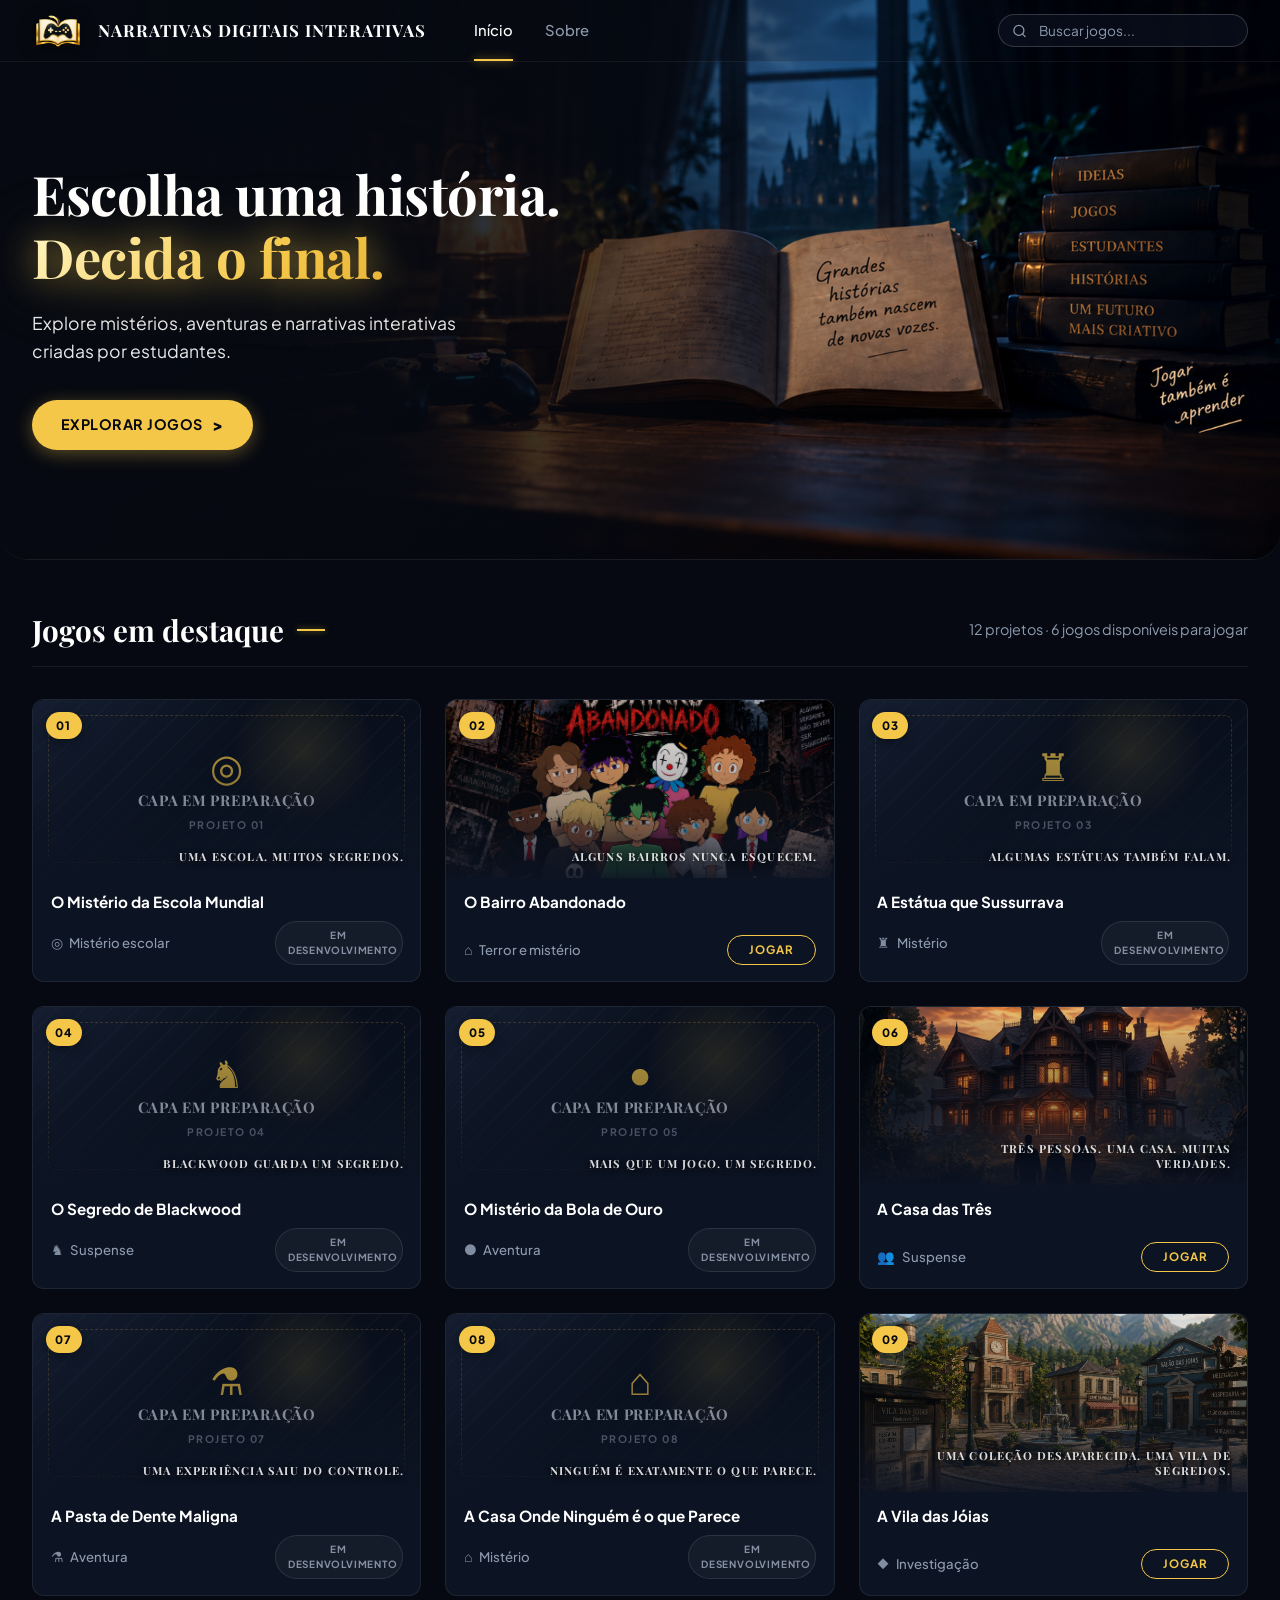
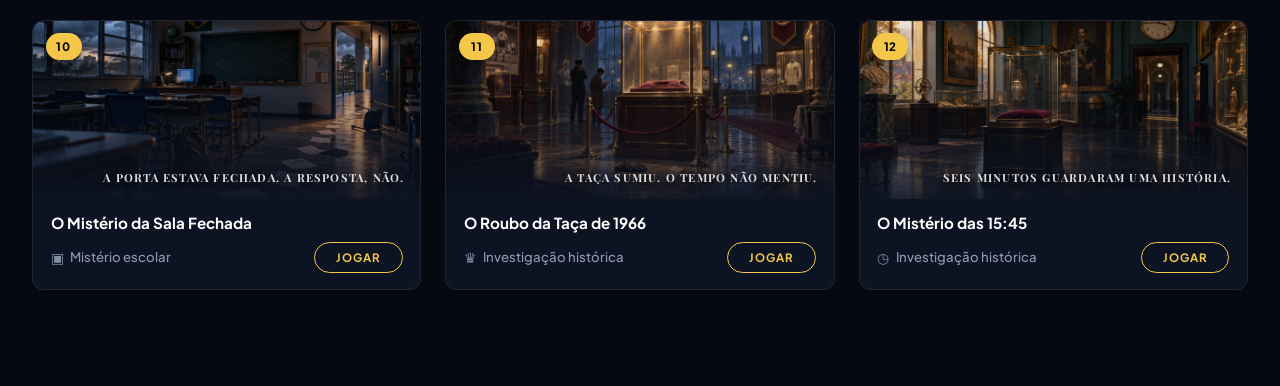
==== index.html @ f61b3f07 "Primeiro commit: Exposição de Jogos Narrativos" ====
<!DOCTYPE html>
<html lang="pt-BR">
<head>
  <meta charset="UTF-8">
  <meta name="viewport" content="width=device-width, initial-scale=1.0">
  <meta name="description" content="Narrativas Digitais Interativas - Exposição de jogos narrativos interativos criados por estudantes.">
  <title>NARRATIVAS DIGITAIS INTERATIVAS</title>
  <link rel="icon" type="image/png" href="assets/icon.png">
  <link rel="stylesheet" href="style.css">
</head>
<body>

  <!-- 1. HEADER / NAVBAR (Transparente à direita, ícone maior, menor altura) -->
  <header class="header">
    <div class="header-container">
      <div class="header-left">
        <a href="#" class="logo">
          <img src="assets/icon.png" alt="Logo Narrativas Digitais Interativas" class="logo-icon">
          <span class="logo-text">NARRATIVAS DIGITAIS INTERATIVAS</span>
        </a>

        <nav class="nav">
          <a href="#" class="nav-item active">Início</a>
          <a href="javascript:void(0)" onclick="openAboutModal()" class="nav-item">Sobre</a>
        </nav>
      </div>

      <div class="header-right">
        <div class="search-box">
          <svg class="search-icon" viewBox="0 0 24 24" fill="none" stroke="currentColor" stroke-width="2" stroke-linecap="round" stroke-linejoin="round">
            <circle cx="11" cy="11" r="8"></circle>
            <line x1="21" y1="21" x2="16.65" y2="16.65"></line>
          </svg>
          <input type="text" id="searchInput" placeholder="Buscar jogos..." aria-label="Buscar jogos">
        </div>
      </div>
    </div>
  </header>

  <!-- 2. HERO SECTION (Capa Nítida & Efeito Glow) -->
  <section class="hero-section">
    <div class="hero-bg-wrapper">
      <img src="assets/capa.png" alt="Capa Narrativas Digitais Interativas" class="hero-bg-img">
      <div class="hero-gradient-overlay"></div>
    </div>
    
    <div class="hero-content-container">
      <div class="hero-text-block">
        <h1 class="hero-title">
          Escolha uma história.
          <span class="hero-highlight">Decida o final.</span>
        </h1>
        <p class="hero-subtitle">
          Explore mistérios, aventuras e narrativas interativas criadas por estudantes.
        </p>
        <a href="#jogos" class="btn-explorar">
          EXPLORAR JOGOS <span class="arrow">&gt;</span>
        </a>
      </div>
    </div>
  </section>

  <!-- 3. FEATURED GAMES SECTION -->
  <main class="section-games" id="jogos">
    <div class="main-container">
      <div class="section-top-bar">
        <div class="section-heading-wrap">
          <h2 class="section-title">Jogos em destaque</h2>
          <span class="section-dash"></span>
        </div>
        <span class="section-caption">12 projetos · 6 jogos disponíveis para jogar</span>
      </div>

      <!-- Games Grid -->
      <div class="games-grid" id="gamesGrid">
        <!-- Rendered by script.js -->
      </div>
    </div>
  </main>

  <!-- MODAL: SOBRE -->
  <div class="modal-backdrop" id="aboutModal">
    <div class="modal-card">
      <div class="modal-header">
        <h3 class="modal-title">
          <img src="assets/icon.png" alt="Icon" style="width: 32px; height: 32px;">
          Sobre a Oficina de Jogos Narrativos
        </h3>
        <button class="modal-close" onclick="closeAllModals()">&times;</button>
      </div>
      <div class="modal-body">
        <p>
          Bem-vindo à plataforma oficial da nossa <strong>Oficina de Jogos Narrativos</strong>! 
          Aqui você encontrará histórias interativas e aventuras concebidas por estudantes da nossa escola.
        </p>

        <div class="modal-highlight">
          <strong style="color: var(--gold-primary);">🧠 Criação Coletiva & Apoio de IA</strong>
          <p style="margin-top: 0.4rem; margin-bottom: 0;">
            Os alunos formaram grupos e, sob a orientação do professor e apoio da Inteligência Artificial, desenvolveram roteiros recursivos com múltiplos caminhos e finais alternativos.
          </p>
        </div>

        <p>
          📅 Não perca a nossa grande exposição presencial no <strong>Dia 09 de Setembro</strong>!
        </p>
      </div>
    </div>
  </div>

  <script src="script.js"></script>
</body>
</html>
---- style.css ----
/* ==========================================================================
   NARRATIVAS DIGITAIS INTERATIVAS
   Design System & Layout - Réplica Exata (Capa Nítida, Glow Dourado, Header Menor & Lupa)
   ========================================================================== */

@import url('https://fonts.googleapis.com/css2?family=Playfair+Display:wght@600;700&family=Plus+Jakarta+Sans:wght@400;500;600;700&display=swap');

:root {
  /* Colors */
  --bg-dark: #060911;
  --bg-card: #0C1322;
  --bg-card-hover: #111A2E;
  
  --gold-primary: #F5C748;
  --gold-button: #F5C748;
  --gold-button-hover: #FFD45E;
  
  --text-main: #FFFFFF;
  --text-muted: #8E9BAE;
  --text-gold: #F5C748;
  
  --border-card: rgba(255, 255, 255, 0.08);
  --border-card-hover: rgba(245, 199, 72, 0.4);
  
  /* Fonts */
  --font-serif: 'Playfair Display', Georgia, serif;
  --font-sans: 'Plus Jakarta Sans', -apple-system, BlinkMacSystemFont, sans-serif;
  
  --transition: all 0.25s ease-in-out;
}

/* Reset */
* {
  margin: 0;
  padding: 0;
  box-sizing: border-box;
}

html {
  scroll-behavior: smooth;
  color-scheme: dark;
}

body {
  background-color: var(--bg-dark);
  color: var(--text-main);
  font-family: var(--font-sans);
  line-height: 1.5;
  min-height: 100vh;
  overflow-x: hidden;
}

/* Layout Containers */
.main-container {
  max-width: 1320px;
  margin: 0 auto;
  padding: 0 2rem;
  width: 100%;
}

/* ==========================================================================
   1. HEADER / NAVBAR (Menor altura, ícone maior, transparência total à direita)
   ========================================================================== */
.header {
  position: absolute;
  top: 0;
  left: 0;
  width: 100%;
  z-index: 1000;
  height: 62px; /* Cabeçalho mais fino */
  display: flex;
  align-items: center;
  background: linear-gradient(
    90deg, 
    #060911 0%, 
    rgba(6, 9, 17, 0.85) 30%, 
    rgba(6, 9, 17, 0.3) 55%, 
    transparent 80%
  );
  border-bottom: 1px solid rgba(255, 255, 255, 0.06);
}

.header-container {
  max-width: 1320px;
  margin: 0 auto;
  padding: 0 2rem;
  width: 100%;
  display: flex;
  align-items: center;
  justify-content: space-between;
}

.header-left {
  display: flex;
  align-items: center;
  gap: 3rem;
}

/* Logo */
.logo {
  display: flex;
  align-items: center;
  gap: 0.85rem;
  text-decoration: none;
}

.logo-icon {
  width: 52px; /* Ícone maior (livro com controle) */
  height: 52px;
  object-fit: contain;
  filter: drop-shadow(0 2px 8px rgba(0, 0, 0, 0.6));
}

.logo-text {
  font-family: var(--font-serif);
  font-size: 1.05rem;
  font-weight: 700;
  color: var(--text-main);
  letter-spacing: 1px;
  text-transform: uppercase;
}

/* Nav links */
.nav {
  display: flex;
  align-items: center;
  gap: 2rem;
}

.nav-item {
  color: var(--text-muted);
  text-decoration: none;
  font-size: 0.925rem;
  font-weight: 500;
  padding: 0.3rem 0;
  position: relative;
  transition: var(--transition);
  cursor: pointer;
}

.nav-item:hover,
.nav-item.active {
  color: var(--text-main);
}

.nav-item.active::after {
  content: '';
  position: absolute;
  bottom: -15px;
  left: 0;
  width: 100%;
  height: 2px;
  background: var(--gold-primary);
  box-shadow: 0 0 8px rgba(245, 199, 72, 0.6);
}

/* Search Box com Lupa */
.search-box {
  position: relative;
  width: 250px;
}

.search-box input {
  width: 100%;
  background: rgba(12, 19, 34, 0.6);
  backdrop-filter: blur(8px);
  -webkit-backdrop-filter: blur(8px);
  border: 1px solid rgba(255, 255, 255, 0.18);
  border-radius: 999px;
  padding: 0.45rem 1rem 0.45rem 2.5rem; /* Espaço para o ícone de lupa */
  color: var(--text-main);
  font-size: 0.85rem;
  font-family: var(--font-sans);
  outline: none;
  transition: var(--transition);
}

.search-box input:focus {
  border-color: rgba(245, 199, 72, 0.8);
  background: rgba(12, 19, 34, 0.85);
  box-shadow: 0 0 10px rgba(245, 199, 72, 0.2);
}

.search-box input::placeholder {
  color: #8E9BAE;
}

.search-icon {
  position: absolute;
  left: 0.9rem;
  top: 50%;
  transform: translateY(-50%);
  width: 15px;
  height: 15px;
  stroke: #8E9BAE;
  pointer-events: none;
  z-index: 2;
}

/* ==========================================================================
   2. HERO SECTION (Capa Nítida, Cores Vivas e Efeito de Brilho Dourado)
   ========================================================================== */
.hero-section {
  position: relative;
  width: 100%;
  min-height: 560px;
  padding-top: 62px; /* espaço para o header fino */
  display: flex;
  align-items: center;
  overflow: hidden;
  border-radius: 0 0 28px 28px; /* Corte na base */
  border-bottom: 1px solid rgba(255, 255, 255, 0.08);
}

.hero-bg-wrapper {
  position: absolute;
  inset: 0;
  width: 100%;
  height: 100%;
}

/* Imagem da capa 100% NÍTIDA e com CORES VIVAS no lado direito */
.hero-bg-img {
  width: 100%;
  height: 100%;
  object-fit: cover;
  object-position: center right;
  display: block;
  filter: none !important; /* Sem escurecimento ou perda de cores */
}

/* Overlay APENAS no lado esquerdo sob os textos */
.hero-gradient-overlay {
  position: absolute;
  inset: 0;
  background: linear-gradient(
    90deg, 
    #060911 0%, 
    rgba(6, 9, 17, 0.95) 30%, 
    rgba(6, 9, 17, 0.75) 45%, 
    rgba(6, 9, 17, 0.2) 65%, 
    transparent 80%
  );
  pointer-events: none;
}

.hero-content-container {
  position: relative;
  z-index: 10;
  max-width: 1320px;
  margin: 0 auto;
  padding: 3.5rem 2rem 4rem;
  width: 100%;
}

.hero-text-block {
  max-width: 560px;
}

.hero-title {
  font-family: var(--font-serif);
  font-size: 3.4rem;
  font-weight: 700;
  line-height: 1.15;
  color: var(--text-main);
  margin-bottom: 1.25rem;
  letter-spacing: -0.5px;
}

/* Efeito de Brilho Dourado Luminoso para "Decida o final." */
.hero-highlight {
  background: linear-gradient(135deg, #FFF5C2 0%, #F5C748 45%, #D4981F 100%);
  -webkit-background-clip: text;
  -webkit-text-fill-color: transparent;
  display: block;
  filter: drop-shadow(0 0 16px rgba(245, 199, 72, 0.55)) drop-shadow(0 0 32px rgba(245, 199, 72, 0.3));
}

.hero-subtitle {
  font-size: 1.1rem;
  color: rgba(255, 255, 255, 0.9);
  font-weight: 400;
  margin-bottom: 2.2rem;
  line-height: 1.6;
  max-width: 480px;
}

.btn-explorar {
  display: inline-flex;
  align-items: center;
  gap: 0.6rem;
  background: var(--gold-button);
  color: #060911;
  font-family: var(--font-sans);
  font-weight: 700;
  font-size: 0.9rem;
  padding: 0.8rem 1.8rem;
  border-radius: 999px;
  text-decoration: none;
  letter-spacing: 0.5px;
  transition: var(--transition);
  box-shadow: 0 4px 18px rgba(245, 199, 72, 0.35);
  border: none;
  cursor: pointer;
}

.btn-explorar:hover {
  background: var(--gold-button-hover);
  transform: translateY(-2px);
  box-shadow: 0 8px 28px rgba(245, 199, 72, 0.5);
}

.btn-explorar .arrow {
  font-size: 1rem;
  font-weight: 800;
}

/* ==========================================================================
   3. GAMES SECTION (Cards Retangulares)
   ========================================================================== */
.section-games {
  padding: 3rem 0 6rem;
}

.section-top-bar {
  display: flex;
  align-items: center;
  justify-content: space-between;
  margin-bottom: 2rem;
  border-bottom: 1px solid rgba(255, 255, 255, 0.08);
  padding-bottom: 0.85rem;
}

.section-heading-wrap {
  display: flex;
  align-items: center;
  gap: 0.8rem;
}

.section-title {
  font-family: var(--font-serif);
  font-size: 1.85rem;
  font-weight: 700;
  color: var(--text-main);
}

.section-dash {
  width: 28px;
  height: 2px;
  background: var(--gold-primary);
  display: inline-block;
  box-shadow: 0 0 6px rgba(245, 199, 72, 0.5);
}

.section-caption {
  color: var(--text-muted);
  font-size: 0.9rem;
  font-weight: 400;
}

/* Games Grid */
.games-grid {
  display: grid;
  grid-template-columns: repeat(3, 1fr);
  gap: 1.5rem;
}

/* Game Card */
.game-card {
  background: var(--bg-card);
  border: 1px solid var(--border-card);
  border-radius: 12px;
  overflow: hidden;
  display: flex;
  flex-direction: column;
  color: inherit;
  text-decoration: none;
  cursor: pointer;
  transition: var(--transition);
}

.game-card:hover,
.game-card:focus-visible {
  border-color: var(--border-card-hover);
  transform: translateY(-4px);
  box-shadow: 0 12px 30px rgba(0, 0, 0, 0.6);
  background: var(--bg-card-hover);
  outline: none;
}

.game-card.is-unavailable {
  cursor: default;
}

.game-card.is-unavailable:hover {
  border-color: var(--border-card);
  background: var(--bg-card);
  box-shadow: none;
  transform: none;
}

.card-media {
  position: relative;
  width: 100%;
  padding-top: 46%; /* Wide Retangular Aspect Ratio */
  overflow: hidden;
  background: #04070F;
}

.card-code {
  position: absolute;
  top: 0.75rem;
  left: 0.8rem;
  z-index: 4;
  min-width: 36px;
  padding: 0.3rem 0.45rem;
  color: #060911;
  font-size: 0.72rem;
  font-weight: 800;
  letter-spacing: 0.08em;
  text-align: center;
  background: var(--gold-primary);
  border-radius: 999px;
  box-shadow: 0 3px 12px rgba(0, 0, 0, 0.38);
}

.card-placeholder {
  position: absolute;
  inset: 0;
  display: grid;
  place-content: center;
  justify-items: center;
  gap: 0.32rem;
  color: #c9d2df;
  background:
    radial-gradient(circle at 70% 30%, rgba(245, 199, 72, 0.14), transparent 24%),
    linear-gradient(135deg, rgba(63, 81, 120, 0.25), transparent 45%),
    repeating-linear-gradient(135deg, transparent 0 17px, rgba(255, 255, 255, 0.025) 18px 19px),
    #09101d;
}

.card-placeholder::before {
  position: absolute;
  inset: 15px;
  content: "";
  border: 1px dashed rgba(245, 199, 72, 0.2);
  border-radius: 7px;
}

.placeholder-symbol {
  color: var(--gold-primary);
  font-family: var(--font-serif);
  font-size: 2.4rem;
  line-height: 1;
  opacity: 0.86;
}

.card-placeholder strong {
  font-family: var(--font-serif);
  font-size: 0.92rem;
  letter-spacing: 0.05em;
  text-transform: uppercase;
}

.card-placeholder small {
  color: var(--text-muted);
  font-size: 0.65rem;
  font-weight: 700;
  letter-spacing: 0.14em;
  text-transform: uppercase;
}

.card-img {
  position: absolute;
  inset: 0;
  width: 100%;
  height: 100%;
  object-fit: cover;
  transition: transform 0.5s ease;
}

.game-card:hover .card-img {
  transform: scale(1.06);
}

.card-overlay {
  position: absolute;
  inset: 0;
  background: linear-gradient(
    180deg, 
    rgba(0, 0, 0, 0.05) 0%, 
    rgba(12, 19, 34, 0.4) 60%, 
    rgba(12, 19, 34, 0.92) 100%
  );
  display: flex;
  align-items: flex-end;
  justify-content: flex-end;
  padding: 0.85rem 1rem;
}

.card-overlay-quote {
  font-family: var(--font-serif);
  font-size: 0.7rem;
  font-weight: 700;
  color: rgba(255, 255, 255, 0.85);
  letter-spacing: 1.2px;
  text-transform: uppercase;
  text-align: right;
  max-width: 85%;
  text-shadow: 0 2px 6px rgba(0, 0, 0, 0.9);
  line-height: 1.3;
}

.card-body {
  padding: 0.85rem 1.1rem 1rem;
  display: flex;
  flex-direction: column;
  justify-content: space-between;
  flex-grow: 1;
}

.card-title {
  font-family: var(--font-sans);
  font-size: 0.95rem;
  font-weight: 700;
  color: var(--text-main);
  margin-bottom: 0.6rem;
  line-height: 1.3;
  white-space: nowrap;
  overflow: hidden;
  text-overflow: ellipsis;
}

.card-footer {
  display: flex;
  align-items: center;
  justify-content: space-between;
}

.card-genre {
  display: inline-flex;
  align-items: center;
  gap: 0.4rem;
  color: var(--text-muted);
  font-size: 0.825rem;
  font-weight: 500;
}

.genre-icon {
  font-size: 0.88rem;
  opacity: 0.9;
}

.btn-jogar {
  background: transparent;
  border: 1px solid var(--gold-primary);
  color: var(--gold-primary);
  font-family: var(--font-sans);
  font-weight: 700;
  font-size: 0.72rem;
  letter-spacing: 1px;
  padding: 0.35rem 1.3rem;
  border-radius: 999px;
  cursor: pointer;
  transition: var(--transition);
  text-transform: uppercase;
}

.btn-jogar:hover {
  background: var(--gold-primary);
  color: #060911;
  box-shadow: 0 0 12px rgba(245, 199, 72, 0.4);
}

.btn-pendente {
  max-width: 128px;
  padding: 0.38rem 0.75rem;
  color: #8591a3;
  font-size: 0.62rem;
  font-weight: 700;
  letter-spacing: 0.08em;
  text-align: center;
  text-transform: uppercase;
  background: rgba(255, 255, 255, 0.035);
  border: 1px solid rgba(255, 255, 255, 0.1);
  border-radius: 999px;
}

.game-card:hover .btn-jogar,
.game-card:focus-visible .btn-jogar {
  background: var(--gold-primary);
  color: #060911;
  box-shadow: 0 0 12px rgba(245, 199, 72, 0.4);
}

.games-empty {
  grid-column: 1 / -1;
  padding: 3rem;
  color: var(--text-muted);
  text-align: center;
}

/* ==========================================================================
   4. MODALS (SOBRE & GAME PLAYER)
   ========================================================================== */
.modal-backdrop {
  position: fixed;
  inset: 0;
  background: rgba(4, 7, 15, 0.88);
  backdrop-filter: blur(8px);
  -webkit-backdrop-filter: blur(8px);
  z-index: 2000;
  display: flex;
  align-items: center;
  justify-content: center;
  padding: 1.5rem;
  opacity: 0;
  pointer-events: none;
  transition: var(--transition);
}

.modal-backdrop.active {
  opacity: 1;
  pointer-events: auto;
}

.modal-card {
  background: var(--bg-card);
  border: 1px solid var(--border-card-hover);
  border-radius: 16px;
  max-width: 720px;
  width: 100%;
  max-height: 90vh;
  overflow-y: auto;
  box-shadow: 0 25px 60px rgba(0, 0, 0, 0.8);
  position: relative;
  transform: scale(0.95);
  transition: var(--transition);
}

.modal-backdrop.active .modal-card {
  transform: scale(1);
}

.modal-header {
  display: flex;
  align-items: center;
  justify-content: space-between;
  padding: 1.5rem 2rem;
  border-bottom: 1px solid rgba(255, 255, 255, 0.08);
}

.modal-title {
  font-family: var(--font-serif);
  font-size: 1.35rem;
  color: var(--gold-primary);
  display: flex;
  align-items: center;
  gap: 0.75rem;
}

.modal-close {
  background: transparent;
  border: none;
  color: var(--text-muted);
  font-size: 1.5rem;
  cursor: pointer;
  width: 36px;
  height: 36px;
  border-radius: 50%;
  display: flex;
  align-items: center;
  justify-content: center;
  transition: var(--transition);
}

.modal-close:hover {
  background: rgba(255, 255, 255, 0.1);
  color: var(--text-main);
}

.modal-body {
  padding: 2rem;
  color: rgba(255, 255, 255, 0.9);
  line-height: 1.7;
}

.modal-highlight {
  background: rgba(245, 199, 72, 0.08);
  border-left: 3px solid var(--gold-primary);
  padding: 1.2rem;
  border-radius: 0 8px 8px 0;
  margin: 1.5rem 0;
}

/* Responsive */
@media (max-width: 992px) {
  .games-grid {
    grid-template-columns: repeat(2, 1fr);
  }
  .hero-title {
    font-size: 2.6rem;
  }
}

@media (max-width: 768px) {
  .header-left {
    gap: 1.5rem;
  }
  .search-box {
    width: 160px;
  }
  .games-grid {
    grid-template-columns: 1fr;
  }
  .hero-title {
    font-size: 2.2rem;
  }
  .section-top-bar {
    flex-direction: column;
    align-items: flex-start;
    gap: 0.5rem;
  }
}
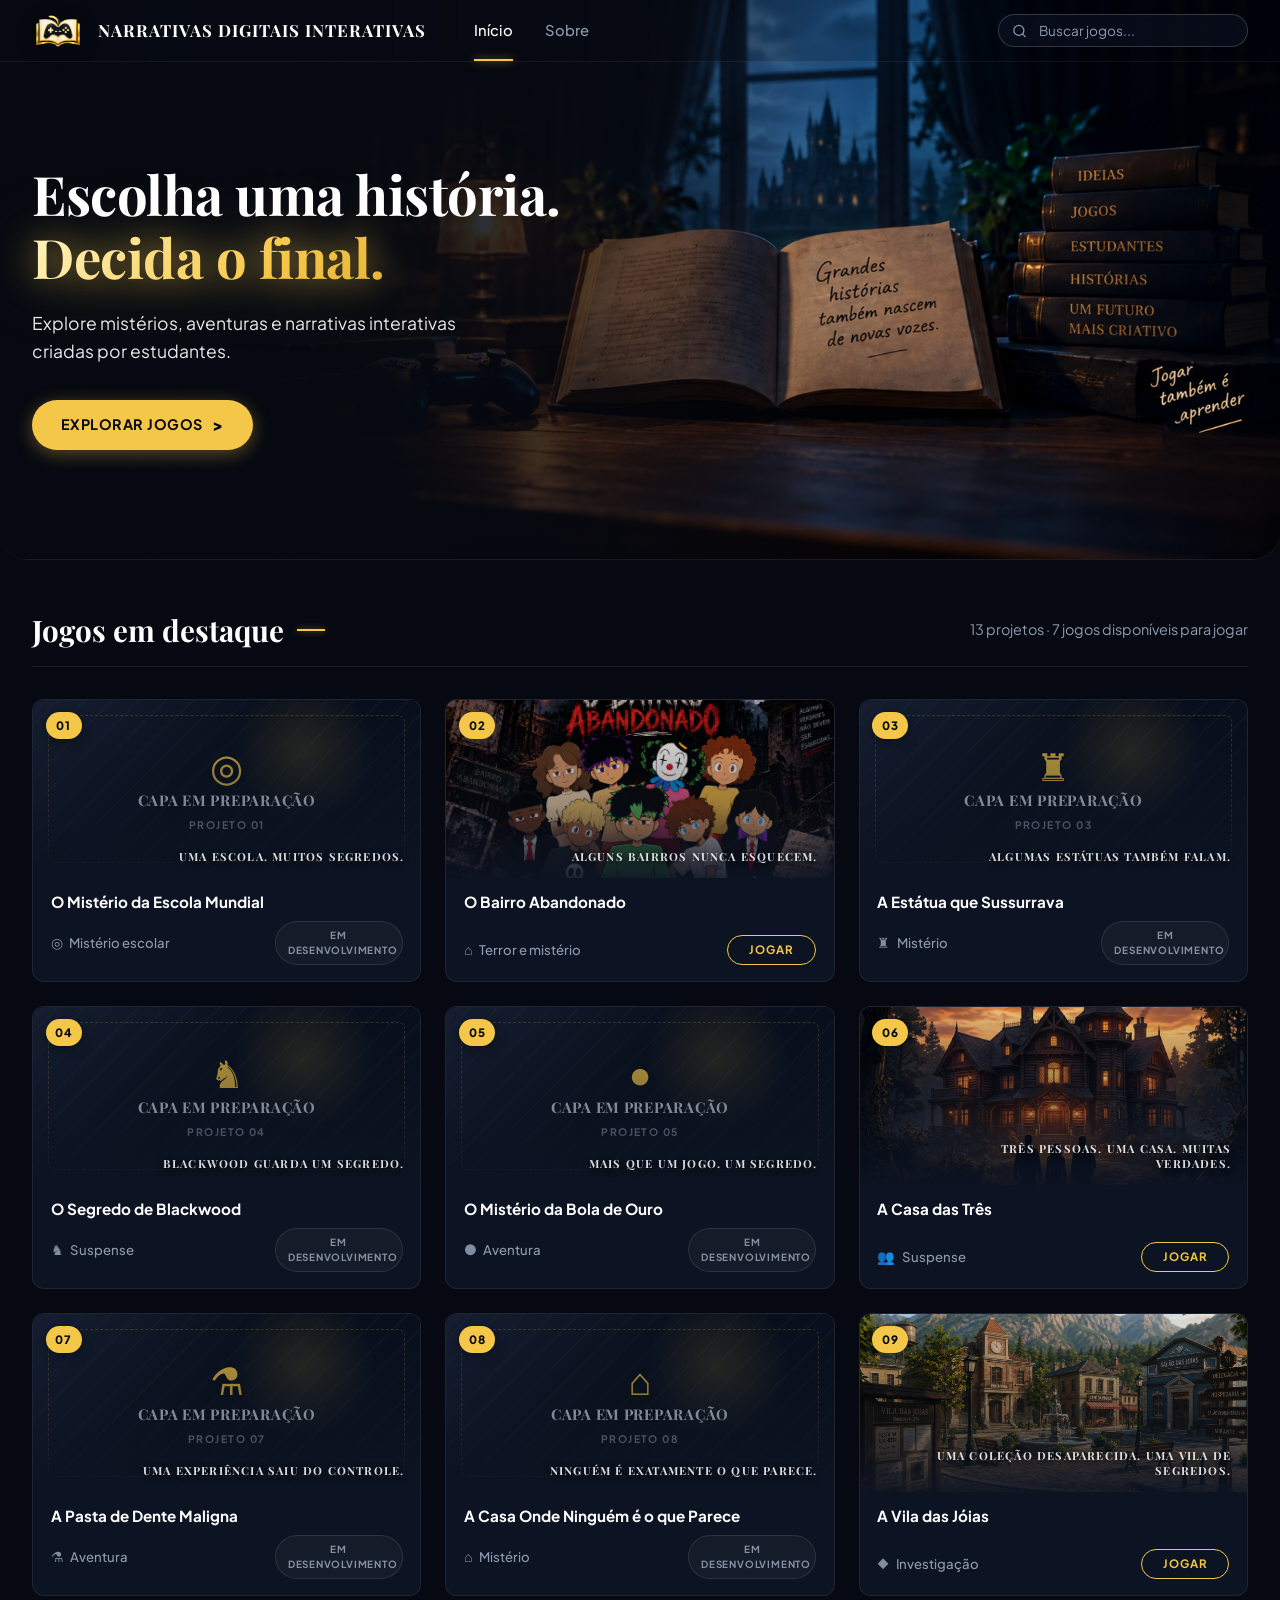
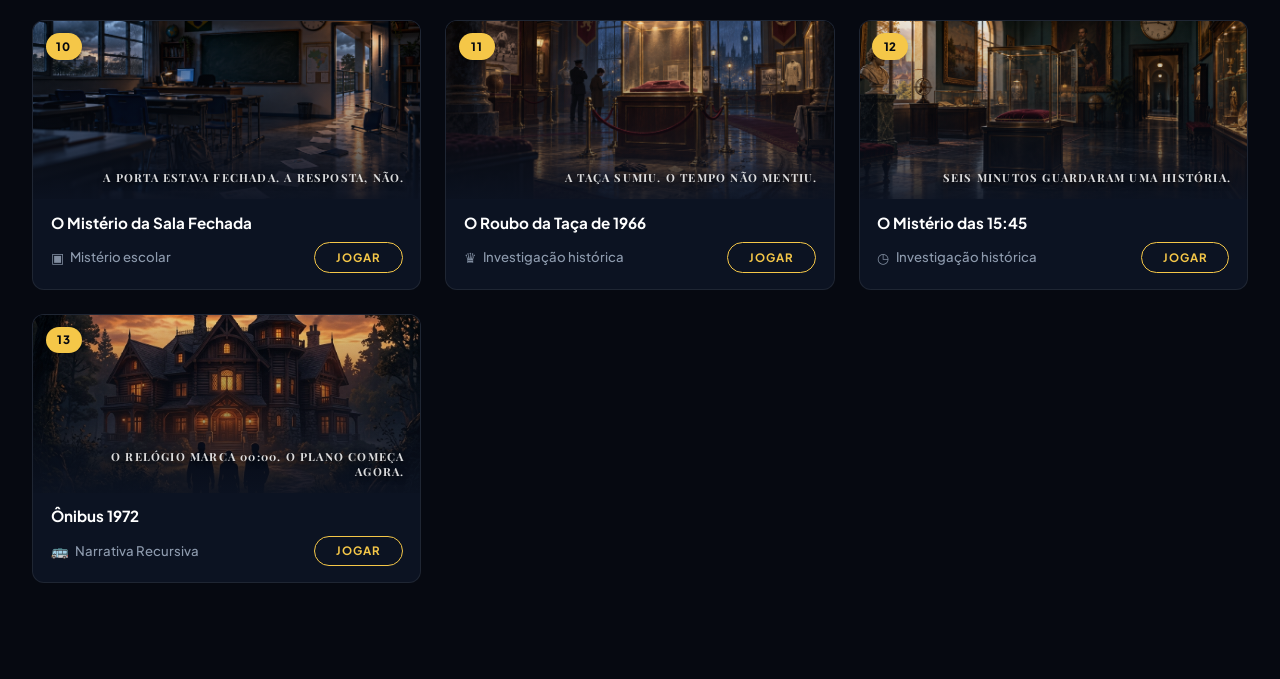
==== commit f899a0fe: "adiciona onibus 1972" ====
--- a/index.html
+++ b/index.html
@@ -68,7 +68,7 @@
           <h2 class="section-title">Jogos em destaque</h2>
           <span class="section-dash"></span>
         </div>
-        <span class="section-caption">12 projetos · 6 jogos disponíveis para jogar</span>
+        <span class="section-caption">13 projetos · 7 jogos disponíveis para jogar</span>
       </div>
 
       <!-- Games Grid -->
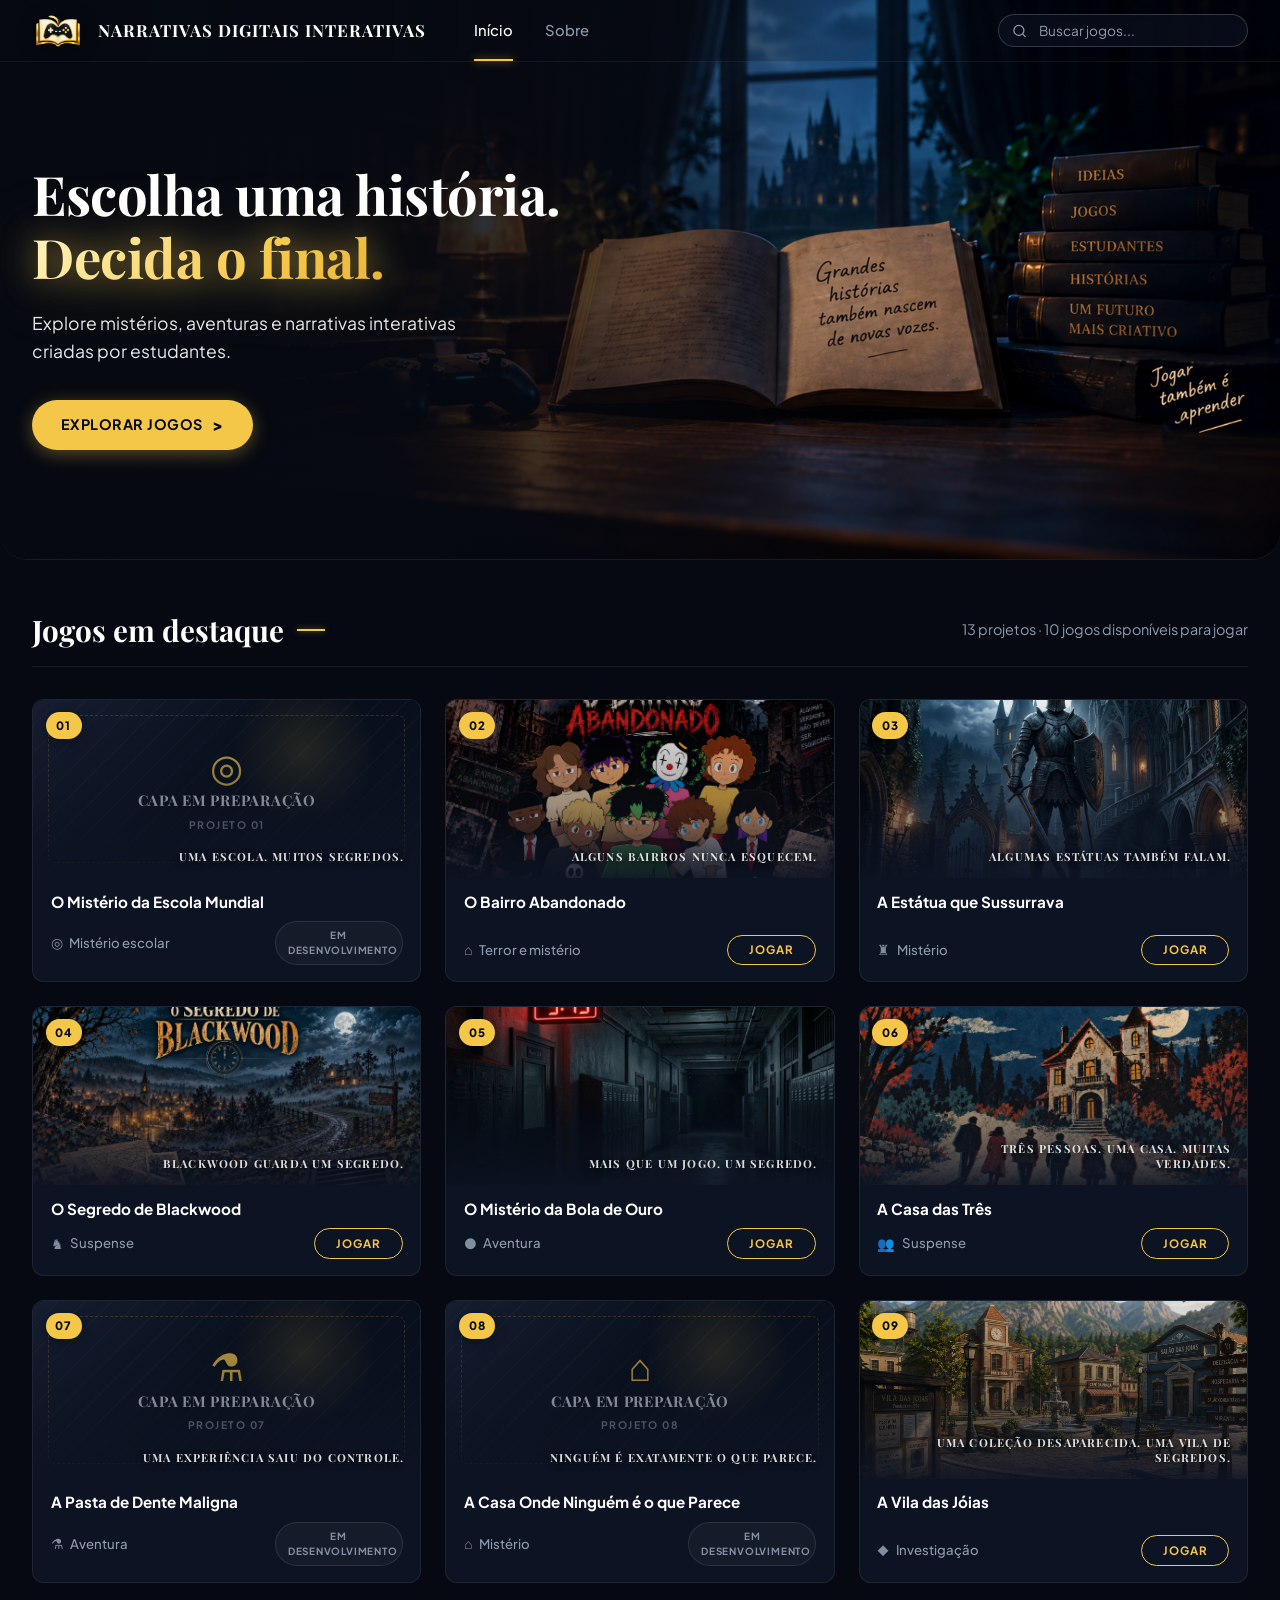
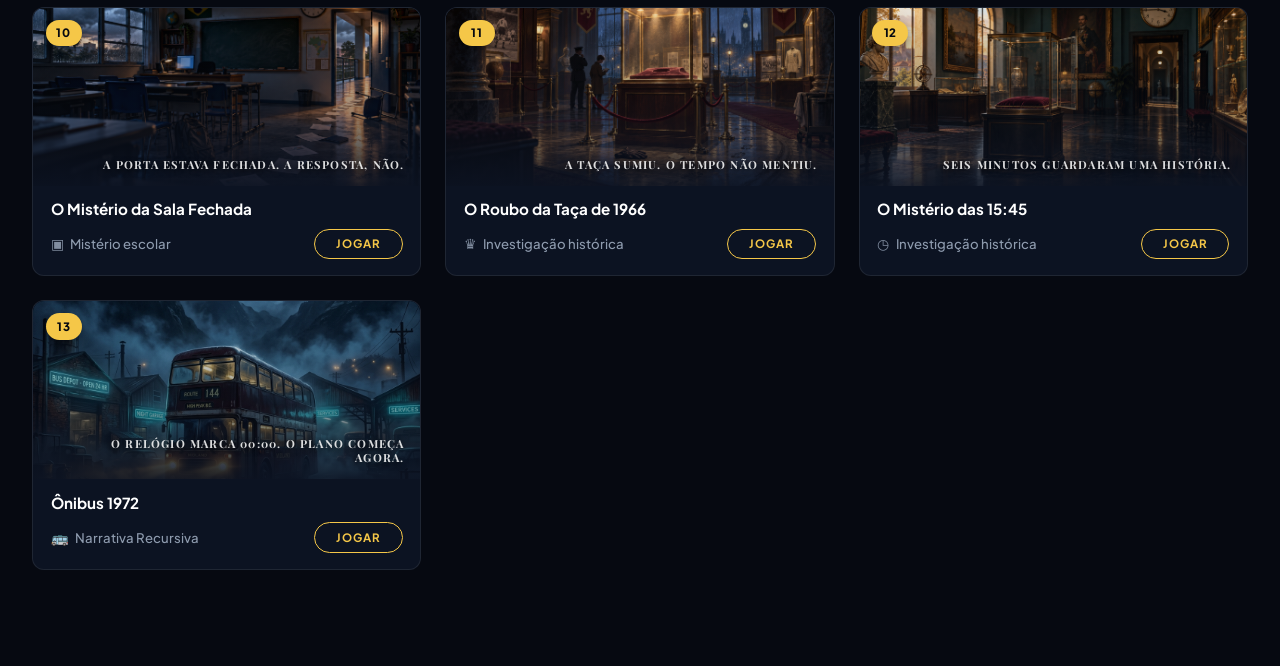
==== commit 04ad4226: "feat: adicionar novos jogos ao catalogo, criar pagina dedicada sobre o projeto e atualizar o catalog" ====
--- a/index.html
+++ b/index.html
@@ -21,7 +21,7 @@
 
         <nav class="nav">
           <a href="#" class="nav-item active">Início</a>
-          <a href="javascript:void(0)" onclick="openAboutModal()" class="nav-item">Sobre</a>
+          <a href="sobre.html" class="nav-item">Sobre</a>
         </nav>
       </div>
 
@@ -68,7 +68,7 @@
           <h2 class="section-title">Jogos em destaque</h2>
           <span class="section-dash"></span>
         </div>
-        <span class="section-caption">13 projetos · 7 jogos disponíveis para jogar</span>
+        <span class="section-caption">13 projetos · 10 jogos disponíveis para jogar</span>
       </div>
 
       <!-- Games Grid -->
@@ -78,35 +78,7 @@
     </div>
   </main>
 
-  <!-- MODAL: SOBRE -->
-  <div class="modal-backdrop" id="aboutModal">
-    <div class="modal-card">
-      <div class="modal-header">
-        <h3 class="modal-title">
-          <img src="assets/icon.png" alt="Icon" style="width: 32px; height: 32px;">
-          Sobre a Oficina de Jogos Narrativos
-        </h3>
-        <button class="modal-close" onclick="closeAllModals()">&times;</button>
-      </div>
-      <div class="modal-body">
-        <p>
-          Bem-vindo à plataforma oficial da nossa <strong>Oficina de Jogos Narrativos</strong>! 
-          Aqui você encontrará histórias interativas e aventuras concebidas por estudantes da nossa escola.
-        </p>
 
-        <div class="modal-highlight">
-          <strong style="color: var(--gold-primary);">🧠 Criação Coletiva & Apoio de IA</strong>
-          <p style="margin-top: 0.4rem; margin-bottom: 0;">
-            Os alunos formaram grupos e, sob a orientação do professor e apoio da Inteligência Artificial, desenvolveram roteiros recursivos com múltiplos caminhos e finais alternativos.
-          </p>
-        </div>
-
-        <p>
-          📅 Não perca a nossa grande exposição presencial no <strong>Dia 09 de Setembro</strong>!
-        </p>
-      </div>
-    </div>
-  </div>
 
   <script src="script.js"></script>
 </body>
--- a/style.css
+++ b/style.css
@@ -722,3 +722,389 @@
     gap: 0.5rem;
   }
 }
+
+/* ==========================================================================
+   5. PÁGINA SOBRE (Layout Premium & Editorial)
+   ========================================================================== */
+
+.about-hero-section {
+  position: relative;
+  padding: 110px 0 50px;
+  background: radial-gradient(circle at 50% 10%, rgba(245, 199, 72, 0.14) 0%, rgba(12, 19, 34, 0) 65%),
+              radial-gradient(circle at 80% 40%, rgba(30, 50, 85, 0.4) 0%, transparent 60%);
+  border-bottom: 1px solid rgba(255, 255, 255, 0.08);
+}
+
+.about-hero-center {
+  max-width: 860px;
+  margin: 0 auto;
+  text-align: center;
+}
+
+.about-badge {
+  display: inline-flex;
+  align-items: center;
+  gap: 0.5rem;
+  background: rgba(245, 199, 72, 0.12);
+  border: 1px solid rgba(245, 199, 72, 0.35);
+  color: var(--gold-primary);
+  font-size: 0.85rem;
+  font-weight: 600;
+  padding: 0.4rem 1.1rem;
+  border-radius: 999px;
+  margin-bottom: 1.2rem;
+  letter-spacing: 0.8px;
+  text-transform: uppercase;
+}
+
+.about-title {
+  font-family: var(--font-serif);
+  font-size: 3.2rem;
+  font-weight: 700;
+  line-height: 1.15;
+  color: var(--text-main);
+  margin-bottom: 1rem;
+}
+
+.about-subtitle {
+  color: var(--text-muted);
+  font-size: 1.15rem;
+  line-height: 1.6;
+  max-width: 720px;
+  margin: 0 auto;
+}
+
+.about-pills-row {
+  display: flex;
+  flex-wrap: wrap;
+  align-items: center;
+  justify-content: center;
+  gap: 0.65rem;
+  margin-top: 1.5rem;
+}
+
+.about-pill {
+  background: rgba(255, 255, 255, 0.04);
+  border: 1px solid rgba(255, 255, 255, 0.1);
+  color: rgba(255, 255, 255, 0.85);
+  font-size: 0.85rem;
+  font-weight: 500;
+  padding: 0.35rem 0.95rem;
+  border-radius: 999px;
+  backdrop-filter: blur(8px);
+}
+
+.about-grid-layout {
+  display: grid;
+  grid-template-columns: 1fr 340px;
+  gap: 2.5rem;
+  margin-top: 3rem;
+  margin-bottom: 3.5rem;
+}
+
+.about-main-article {
+  display: flex;
+  flex-direction: column;
+  gap: 2rem;
+}
+
+.about-lead-card {
+  background: linear-gradient(135deg, rgba(245, 199, 72, 0.1) 0%, rgba(12, 19, 34, 0.95) 100%);
+  border: 1px solid rgba(245, 199, 72, 0.35);
+  border-left: 5px solid var(--gold-primary);
+  border-radius: 18px;
+  padding: 2.25rem;
+  box-shadow: 0 10px 30px rgba(0, 0, 0, 0.3);
+}
+
+.about-lead-text {
+  font-size: 1.22rem;
+  line-height: 1.75;
+  color: #FFFFFF;
+  font-weight: 500;
+}
+
+.about-text-block {
+  background: var(--bg-card);
+  border: 1px solid var(--border-card);
+  border-radius: 18px;
+  padding: 2.25rem;
+  box-shadow: 0 15px 35px rgba(0, 0, 0, 0.3);
+}
+
+.about-paragraph {
+  color: rgba(255, 255, 255, 0.88);
+  font-size: 1.05rem;
+  line-height: 1.8;
+  margin-bottom: 1.5rem;
+}
+
+.about-paragraph:last-child {
+  margin-bottom: 0;
+}
+
+.about-pillars-grid {
+  display: grid;
+  grid-template-columns: repeat(2, 1fr);
+  gap: 1.25rem;
+  margin: 1.5rem 0;
+}
+
+.pillar-card {
+  background: rgba(6, 9, 17, 0.5);
+  border: 1px solid rgba(255, 255, 255, 0.08);
+  border-radius: 14px;
+  padding: 1.35rem;
+  transition: var(--transition);
+}
+
+.pillar-card:hover {
+  background: rgba(245, 199, 72, 0.06);
+  border-color: rgba(245, 199, 72, 0.35);
+  transform: translateY(-2px);
+}
+
+.pillar-icon {
+  font-size: 1.75rem;
+  margin-bottom: 0.6rem;
+}
+
+.pillar-title {
+  font-family: var(--font-serif);
+  font-size: 1.15rem;
+  color: var(--gold-primary);
+  margin-bottom: 0.4rem;
+}
+
+.pillar-desc {
+  font-size: 0.875rem;
+  color: var(--text-muted);
+  line-height: 1.55;
+}
+
+/* Sidebar Info Cards */
+.about-sidebar {
+  display: flex;
+  flex-direction: column;
+  gap: 1.5rem;
+}
+
+.sidebar-info-card {
+  background: var(--bg-card);
+  border: 1px solid var(--border-card);
+  border-radius: 18px;
+  padding: 1.75rem;
+  box-shadow: 0 15px 35px rgba(0, 0, 0, 0.3);
+}
+
+.sidebar-card-title {
+  font-family: var(--font-serif);
+  font-size: 1.2rem;
+  color: var(--gold-primary);
+  margin-bottom: 1.2rem;
+  display: flex;
+  align-items: center;
+  gap: 0.6rem;
+}
+
+.school-header-mini {
+  display: flex;
+  align-items: center;
+  gap: 0.85rem;
+  margin-bottom: 1.2rem;
+}
+
+.school-icon-glow {
+  width: 48px;
+  height: 48px;
+  border-radius: 14px;
+  background: rgba(245, 199, 72, 0.12);
+  border: 1px solid rgba(245, 199, 72, 0.3);
+  display: flex;
+  align-items: center;
+  justify-content: center;
+  font-size: 1.5rem;
+  flex-shrink: 0;
+}
+
+.school-name-title {
+  font-size: 0.95rem;
+  font-weight: 700;
+  color: var(--text-main);
+  line-height: 1.3;
+}
+
+.school-city-sub {
+  font-size: 0.8rem;
+  color: var(--text-muted);
+}
+
+.stats-grid-mini {
+  display: grid;
+  grid-template-columns: repeat(2, 1fr);
+  gap: 0.85rem;
+}
+
+.stat-box {
+  background: rgba(6, 9, 17, 0.6);
+  border: 1px solid rgba(255, 255, 255, 0.08);
+  border-radius: 12px;
+  padding: 0.9rem;
+  text-align: center;
+}
+
+.stat-number {
+  font-family: var(--font-serif);
+  font-size: 1.9rem;
+  font-weight: 700;
+  color: var(--gold-primary);
+  line-height: 1;
+}
+
+.stat-label {
+  font-size: 0.725rem;
+  color: var(--text-muted);
+  margin-top: 0.35rem;
+  text-transform: uppercase;
+  letter-spacing: 0.5px;
+}
+
+/* Teachers Section */
+.teachers-section {
+  margin-bottom: 3.5rem;
+}
+
+.teachers-grid {
+  display: grid;
+  grid-template-columns: repeat(3, 1fr);
+  gap: 1.25rem;
+  margin-top: 1.5rem;
+}
+
+.teacher-card {
+  background: var(--bg-card);
+  border: 1px solid var(--border-card);
+  border-radius: 18px;
+  padding: 1.75rem 1.5rem;
+  text-align: center;
+  transition: var(--transition);
+}
+
+.teacher-card:hover {
+  border-color: var(--border-card-hover);
+  transform: translateY(-3px);
+  box-shadow: 0 12px 30px rgba(0, 0, 0, 0.5);
+}
+
+.teacher-avatar {
+  width: 60px;
+  height: 60px;
+  border-radius: 50%;
+  background: linear-gradient(135deg, rgba(245, 199, 72, 0.25) 0%, rgba(12, 19, 34, 0.9) 100%);
+  border: 2px solid var(--gold-primary);
+  margin: 0 auto 1rem;
+  display: flex;
+  align-items: center;
+  justify-content: center;
+  font-size: 1.5rem;
+  box-shadow: 0 0 15px rgba(245, 199, 72, 0.2);
+}
+
+.teacher-name {
+  font-family: var(--font-serif);
+  font-size: 1.1rem;
+  color: var(--text-main);
+  font-weight: 600;
+}
+
+.teacher-role {
+  font-size: 0.8rem;
+  color: var(--gold-primary);
+  margin-top: 0.3rem;
+  font-weight: 500;
+}
+
+.attribution-box {
+  background: linear-gradient(135deg, rgba(245, 199, 72, 0.12) 0%, rgba(12, 19, 34, 0.95) 100%);
+  border: 1px solid rgba(245, 199, 72, 0.4);
+  border-left: 5px solid var(--gold-primary);
+  border-radius: 16px;
+  padding: 1.75rem 2rem;
+  display: flex;
+  align-items: flex-start;
+  gap: 1.25rem;
+  margin-bottom: 3rem;
+  box-shadow: 0 10px 30px rgba(0, 0, 0, 0.4);
+}
+
+.attribution-icon {
+  font-size: 1.75rem;
+  color: var(--gold-primary);
+  flex-shrink: 0;
+}
+
+.attribution-text {
+  color: rgba(255, 255, 255, 0.92);
+  font-size: 1rem;
+  line-height: 1.65;
+}
+
+.attribution-text strong {
+  color: var(--gold-primary);
+}
+
+.about-actions-row {
+  display: flex;
+  align-items: center;
+  justify-content: center;
+  gap: 1.25rem;
+  margin-top: 1rem;
+}
+
+.btn-secondary-outline {
+  display: inline-flex;
+  align-items: center;
+  gap: 0.6rem;
+  background: transparent;
+  border: 1px solid rgba(255, 255, 255, 0.2);
+  color: var(--text-main);
+  font-family: var(--font-sans);
+  font-weight: 600;
+  font-size: 0.9rem;
+  padding: 0.8rem 1.8rem;
+  border-radius: 999px;
+  text-decoration: none;
+  transition: var(--transition);
+}
+
+.btn-secondary-outline:hover {
+  border-color: var(--gold-primary);
+  color: var(--gold-primary);
+  background: rgba(245, 199, 72, 0.05);
+}
+
+@media (max-width: 992px) {
+  .about-title {
+    font-size: 2.5rem;
+  }
+  .about-grid-layout {
+    grid-template-columns: 1fr;
+  }
+  .teachers-grid {
+    grid-template-columns: 1fr;
+  }
+}
+
+@media (max-width: 768px) {
+  .about-hero-section {
+    padding-top: 90px;
+  }
+  .about-title {
+    font-size: 2rem;
+  }
+  .about-pillars-grid {
+    grid-template-columns: 1fr;
+  }
+}
+
+
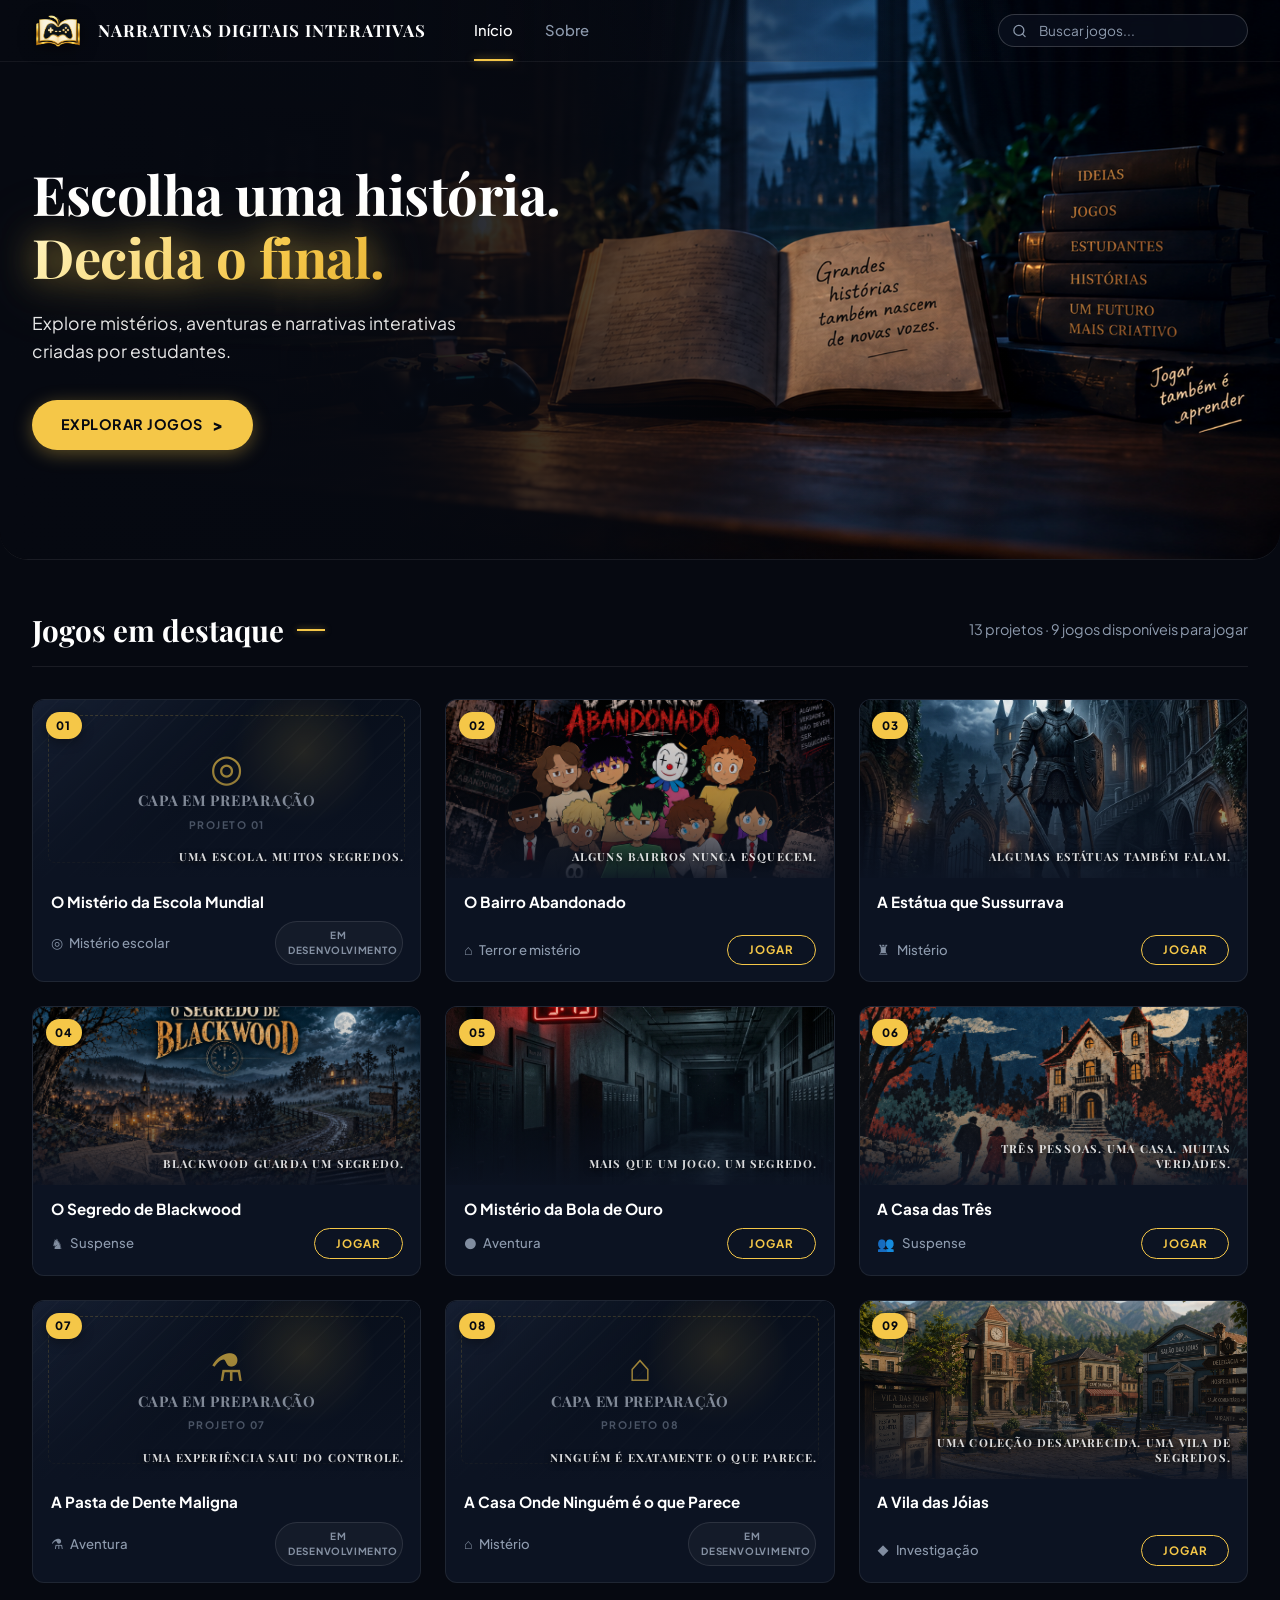
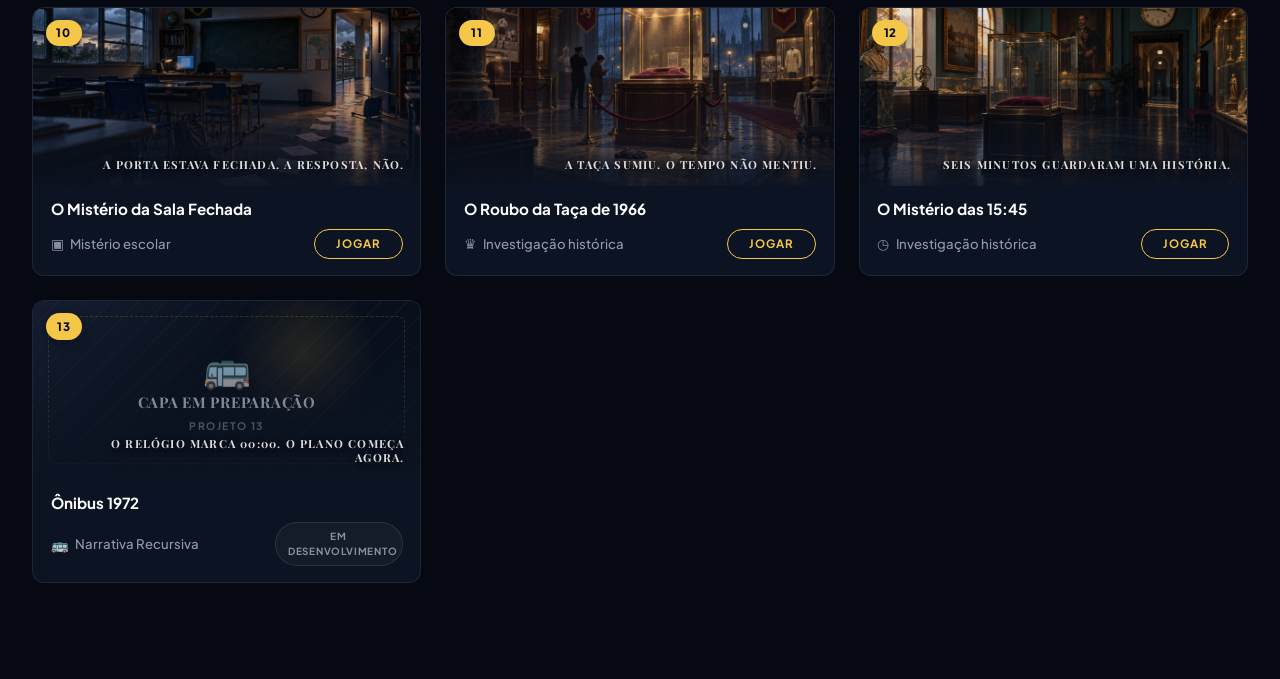
==== commit d042f805: "fix: desindexar jogo Onibus 1972 do catalogo de jogos disponiveis" ====
--- a/index.html
+++ b/index.html
@@ -68,7 +68,7 @@
           <h2 class="section-title">Jogos em destaque</h2>
           <span class="section-dash"></span>
         </div>
-        <span class="section-caption">13 projetos · 10 jogos disponíveis para jogar</span>
+        <span class="section-caption">13 projetos · 9 jogos disponíveis para jogar</span>
       </div>
 
       <!-- Games Grid -->
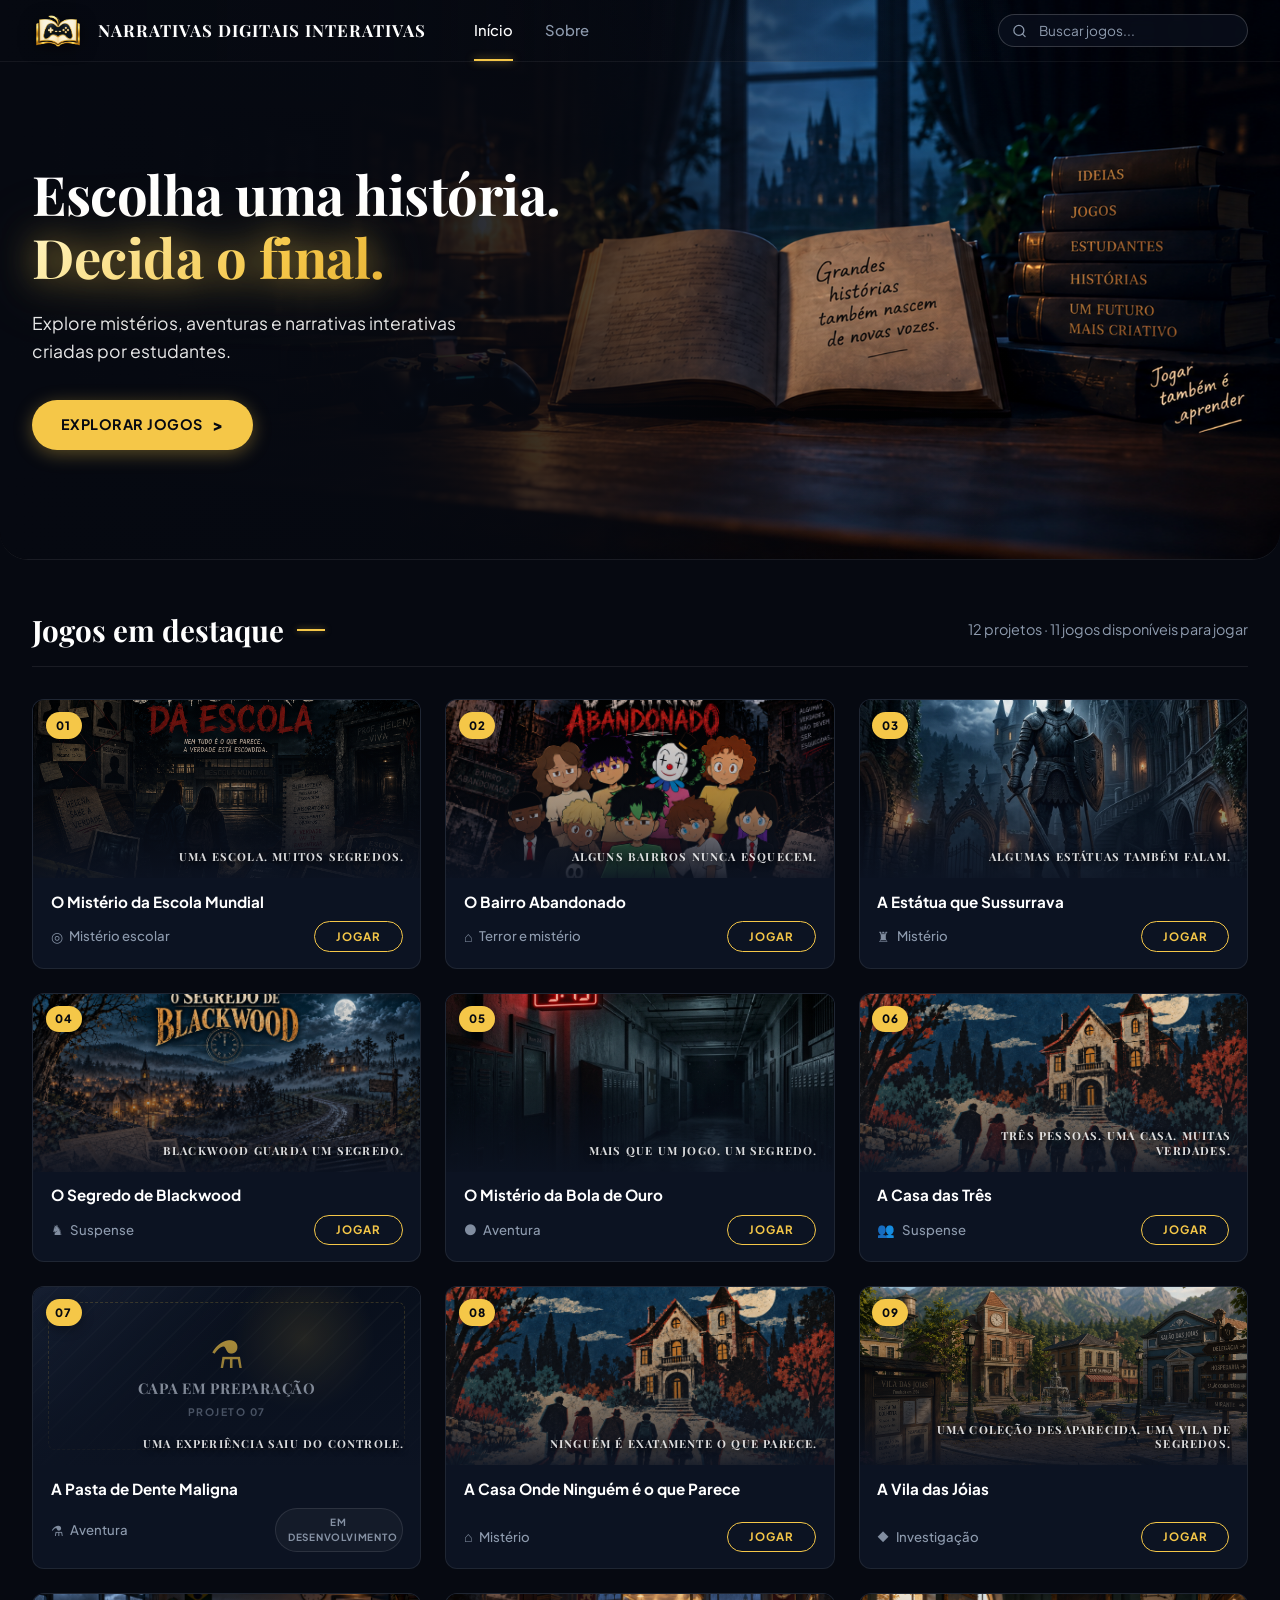
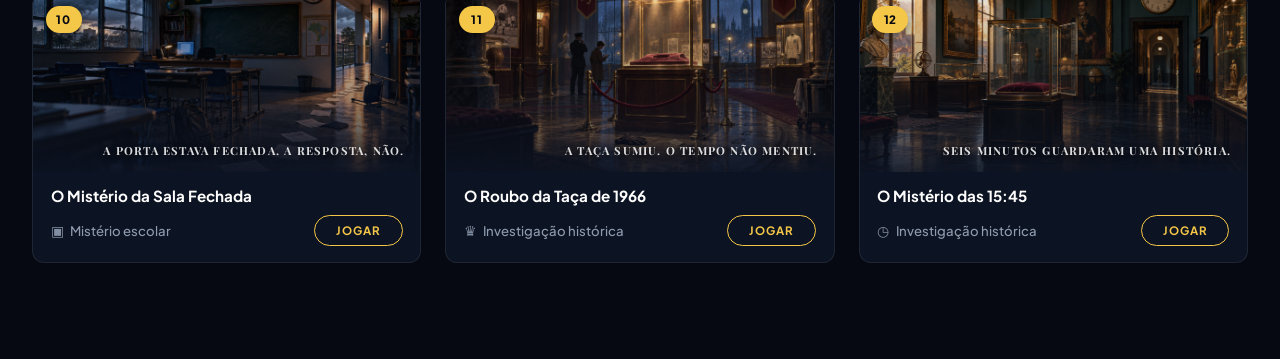
==== commit dd0da83d: "novo jogos adicionados" ====
--- a/index.html
+++ b/index.html
@@ -68,7 +68,7 @@
           <h2 class="section-title">Jogos em destaque</h2>
           <span class="section-dash"></span>
         </div>
-        <span class="section-caption">13 projetos · 9 jogos disponíveis para jogar</span>
+        <span class="section-caption">12 projetos · 11 jogos disponíveis para jogar</span>
       </div>
 
       <!-- Games Grid -->
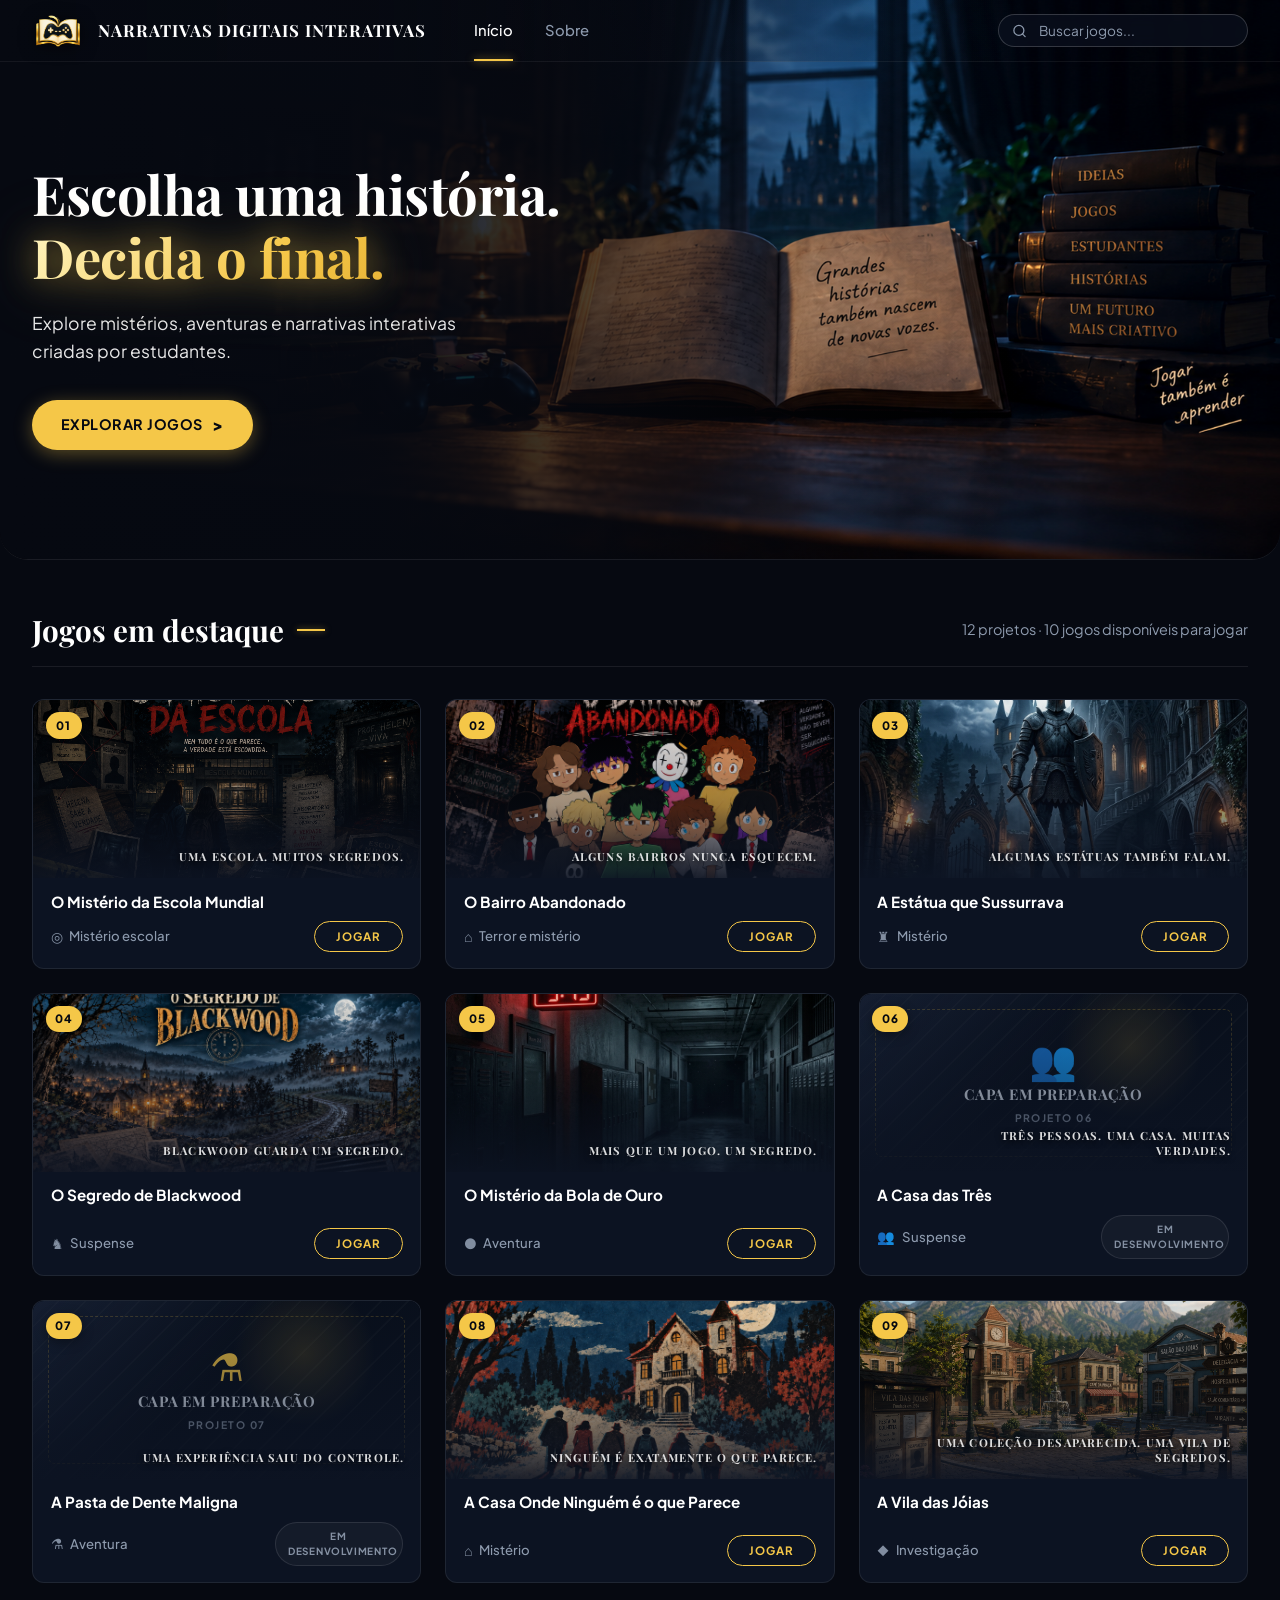
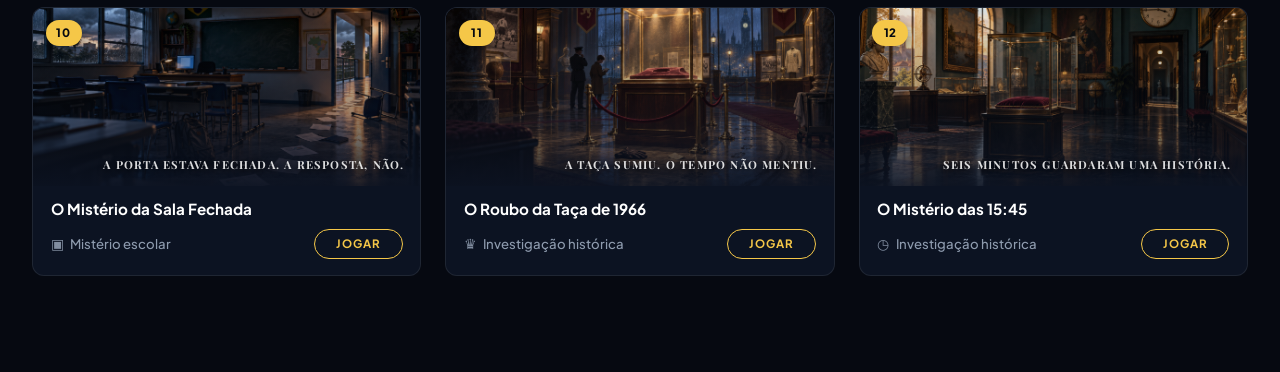
==== commit 06c531cf: "correção de um jogo" ====
--- a/index.html
+++ b/index.html
@@ -68,7 +68,7 @@
           <h2 class="section-title">Jogos em destaque</h2>
           <span class="section-dash"></span>
         </div>
-        <span class="section-caption">12 projetos · 11 jogos disponíveis para jogar</span>
+        <span class="section-caption">12 projetos · 10 jogos disponíveis para jogar</span>
       </div>
 
       <!-- Games Grid -->
